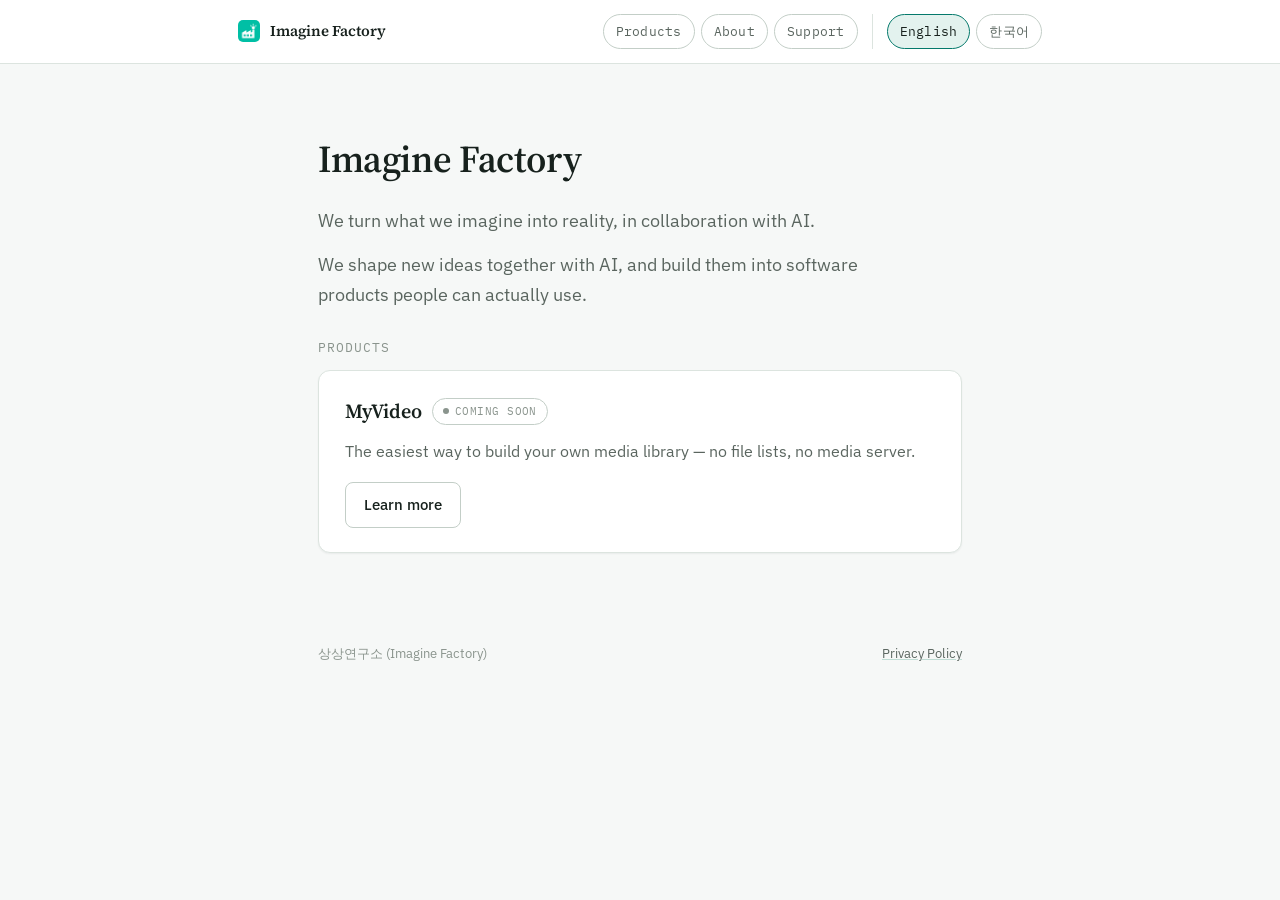
==== index.html @ 9c4ce355 "Home에서 About 섹션 제거 — 히어로와 반복돼서 한 줄로 줄여도 히어로("상상한 것을 AI와의 협업으로 현실로 만듭니다")와 About 섹션("생각에서 시작해, 제품으로 완" ====
<!doctype html>
<html lang="ko">
<head>
<meta charset="utf-8">
<title>Imagine Factory</title>
<meta name="viewport" content="width=device-width, initial-scale=1">
<meta name="description" content="Imagine Factory — 상상한 것을 AI와의 협업으로 현실로 만듭니다. We turn what we imagine into reality, in collaboration with AI.">
<link rel="canonical" href="https://www.imaginefactory.kr/">
<link rel="icon" type="image/png" href="/assets/favicon.png">
<link rel="apple-touch-icon" href="/assets/apple-touch-icon.png">
<meta property="og:type" content="website">
<meta property="og:site_name" content="Imagine Factory">
<meta property="og:title" content="Imagine Factory">
<meta property="og:description" content="상상한 것을 AI와의 협업으로 현실로 만듭니다.">
<meta property="og:image" content="https://www.imaginefactory.kr/assets/og-image.png">
<meta property="og:url" content="https://www.imaginefactory.kr/">
<link rel="preconnect" href="https://fonts.googleapis.com">
<link rel="preconnect" href="https://fonts.gstatic.com" crossorigin>
<link href="https://fonts.googleapis.com/css2?family=Source+Serif+4:opsz,wght@8..60,500;8..60,600;8..60,700&family=IBM+Plex+Sans:wght@400;500;600&family=IBM+Plex+Mono:wght@400;500&display=swap" rel="stylesheet">
<link rel="stylesheet" href="/assets/site.css">
</head>
<body>

<div class="topbar">
  <div class="topbar-inner">
    <a class="brand" href="/">
      <span class="brand-mark" aria-hidden="true"><img src="/assets/favicon.png" alt="" width="22" height="22"></span>
      Imagine Factory
    </a>
    <div class="nav-wrap">
      <nav class="nav-links">
        <a href="/products/">Products</a>
        <a href="/about/">About</a>
        <a href="/support/">Support</a>
      </nav>
      <nav class="lang-links">
        <a href="#" data-lang="en">English</a>
        <a href="#" data-lang="ko">한국어</a>
      </nav>
    </div>
  </div>
</div>

<div class="lang-block" id="en">
  <div class="hero">
    <h1>Imagine Factory</h1>
    <p class="lede">We turn what we imagine into reality, in collaboration with AI.</p>
    <p class="lede">We shape new ideas together with AI, and build them into software products people can actually use.</p>
  </div>

  <main>
    <section>
      <p class="eyebrow">Products</p>
      <div class="product-card">
        <div class="product-card-head">
          <h3>MyVideo</h3>
          <span class="status-chip">Coming soon</span>
        </div>
        <p>The easiest way to build your own media library — no file lists, no media server.</p>
        <div class="cta-row">
          <a class="btn" href="/products/myvideo/">Learn more</a>
        </div>
      </div>
    </section>
  </main>
</div>

<div class="lang-block" id="ko" hidden>
  <div class="hero">
    <h1>상상연구소</h1>
    <p class="lede">상상한 것을 AI와의 협업으로 현실로 만듭니다.</p>
    <p class="lede">새로운 생각을 AI와 함께 구체화하고, 실제로 사용할 수 있는 소프트웨어 제품으로 완성합니다.</p>
  </div>

  <main>
    <section>
      <p class="eyebrow">Products</p>
      <div class="product-card">
        <div class="product-card-head">
          <h3>MyVideo</h3>
          <span class="status-chip">출시 준비 중</span>
        </div>
        <p>나만의 미디어 라이브러리를 가장 쉽게 만드는 동영상 플레이어. 파일 목록도, 미디어 서버도 없습니다.</p>
        <div class="cta-row">
          <a class="btn" href="/products/myvideo/">자세히 보기</a>
        </div>
      </div>
    </section>
  </main>
</div>

<footer>
  <span>상상연구소 (Imagine Factory)</span>
  <span><a href="/privacy/">Privacy Policy</a></span>
</footer>

<script src="/assets/site.js" defer></script>
</body>
</html>
---- assets/site.css ----
/* Imagine Factory — shared site styles. 회사 전체 페이지(Home/About/Products/Support/Privacy)와
   기존 제품 페이지(MyVideo)가 공통으로 쓰는 디자인 토큰·컴포넌트. 기존 index.html/privacy/index.html에
   인라인으로 있던 스타일을 이 파일로 옮기고, 회사 페이지에 필요한 것(.nav-wrap, .product-card 등)을
   더했다 — 페이지마다 같은 CSS를 반복해서 두던 걸 한 곳으로 모음(2026-09-12 홈페이지 개편). */

:root {
  --bg: #f6f8f7;
  --surface: #ffffff;
  --surface-raised: #ffffff;
  --text: #17211d;
  --text-muted: #5a655f;
  --text-faint: #8a948d;
  --border: #dce4df;
  --border-strong: #c3cec7;
  --accent: #04796b;
  --accent-strong: #045f54;
  --accent-soft: #e3f2ee;
  --accent-soft-border: #bfdcd4;
  --code-bg: #eef3f0;
  --shadow: rgba(23, 33, 29, 0.06);
  color-scheme: light;
}

@media (prefers-color-scheme: dark) {
  :root:not([data-theme="light"]) {
    --bg: #101613;
    --surface: #161f1b;
    --surface-raised: #1a241f;
    --text: #e8eee9;
    --text-muted: #9aa89f;
    --text-faint: #6d7c72;
    --border: #263029;
    --border-strong: #34413a;
    --accent: #4fd6c4;
    --accent-strong: #7ce3d4;
    --accent-soft: #17332e;
    --accent-soft-border: #24473f;
    --code-bg: #1d2822;
    --shadow: rgba(0, 0, 0, 0.35);
    color-scheme: dark;
  }
}

:root[data-theme="dark"] {
  --bg: #101613;
  --surface: #161f1b;
  --surface-raised: #1a241f;
  --text: #e8eee9;
  --text-muted: #9aa89f;
  --text-faint: #6d7c72;
  --border: #263029;
  --border-strong: #34413a;
  --accent: #4fd6c4;
  --accent-strong: #7ce3d4;
  --accent-soft: #17332e;
  --accent-soft-border: #24473f;
  --code-bg: #1d2822;
  --shadow: rgba(0, 0, 0, 0.35);
  color-scheme: dark;
}

* { box-sizing: border-box; }

body {
  margin: 0;
  background: var(--bg);
  color: var(--text);
  font-family: "IBM Plex Sans", system-ui, -apple-system, "Segoe UI", sans-serif;
  font-size: 16px;
  line-height: 1.65;
  -webkit-font-smoothing: antialiased;
}

h1, h2, h3 { font-family: "Source Serif 4", Georgia, "Noto Serif KR", serif; font-weight: 600; text-wrap: balance; color: var(--text); }

code, .mono { font-family: "IBM Plex Mono", ui-monospace, "SFMono-Regular", Menlo, monospace; }

a { color: var(--accent-strong); text-decoration: underline; text-decoration-color: var(--accent-soft-border); text-decoration-thickness: 1px; }
a:hover { color: var(--accent); }
a:focus-visible, button:focus-visible { outline: 2px solid var(--accent); outline-offset: 2px; border-radius: 3px; }

/* ---------- top bar ---------- */
.topbar { position: sticky; top: 0; z-index: 10; background: color-mix(in srgb, var(--surface) 92%, transparent); backdrop-filter: blur(8px); border-bottom: 1px solid var(--border); }
.topbar-inner { max-width: 860px; margin: 0 auto; padding: 14px 28px; display: flex; align-items: center; gap: 16px; flex-wrap: wrap; }
.brand { display: flex; align-items: center; gap: 10px; font-family: "Source Serif 4", serif; font-weight: 600; font-size: 15px; color: var(--text); text-decoration: none; flex-shrink: 0; }
.brand-mark { width: 22px; height: 22px; border-radius: 5px; overflow: hidden; flex-shrink: 0; display: block; }
.brand-mark img { width: 100%; height: 100%; display: block; }

/* 페이지 내비(Products/About/Support)와 언어 전환(English/한국어)을 한 줄에 두되,
   언어 전환은 오른쪽 끝으로 민다 — 둘을 구분 없이 나열하면 "페이지 이동"과 "같은 페이지
   안에서 언어만 바꾸기"가 구별이 안 된다. */
.nav-wrap { display: flex; align-items: center; gap: 14px; flex: 1; justify-content: flex-end; flex-wrap: wrap; }
.nav-links, .lang-links { display: flex; gap: 6px; font-family: "IBM Plex Mono", monospace; font-size: 12.5px; }
.lang-links { padding-left: 14px; border-left: 1px solid var(--border); }
.nav-links a, .lang-links a { text-decoration: none; padding: 6px 12px; border-radius: 999px; border: 1px solid var(--border-strong); color: var(--text-muted); letter-spacing: 0.02em; }
.nav-links a:hover, .lang-links a:hover { border-color: var(--accent); color: var(--accent-strong); background: var(--accent-soft); }
.nav-links a.current { color: var(--text); border-color: var(--accent); background: var(--accent-soft); pointer-events: none; }
/* 언어 링크는 페이지 이동이 아니라 같은 페이지 안에서 토글이라 pointer-events는 안 끈다 —
   지금 언어를 다시 눌러도(이미 선택돼 있어도) 자연스럽게 아무 일도 안 일어나면 된다. */
.lang-links a.current { color: var(--text); border-color: var(--accent); background: var(--accent-soft); }

/* ---------- hero ---------- */
.hero { max-width: 700px; margin: 0 auto; padding: 64px 28px 8px; }
.eyebrow { font-family: "IBM Plex Mono", monospace; font-size: 12.5px; letter-spacing: 0.08em; text-transform: uppercase; color: var(--text-faint); margin: 0 0 12px; display: flex; align-items: center; gap: 8px; }
.status-chip { display: inline-flex; align-items: center; gap: 6px; font-family: "IBM Plex Mono", monospace; font-size: 11px; letter-spacing: 0.04em; text-transform: uppercase; color: var(--text-faint); border: 1px solid var(--border-strong); border-radius: 999px; padding: 3px 10px; }
.status-chip::before { content: ""; width: 6px; height: 6px; border-radius: 50%; background: var(--text-faint); }
.hero h1 { font-size: 38px; margin: 0 0 16px; letter-spacing: -0.01em; }
.hero .lede { font-size: 18px; color: var(--text-muted); max-width: 50ch; margin: 0 0 14px; }
.hero .lede:last-child { margin-bottom: 0; }

/* ---------- layout ---------- */
main { max-width: 700px; margin: 0 auto; padding: 20px 28px 90px; }
main.doc-main { padding-top: 56px; }
section + section { margin-top: 52px; padding-top: 44px; border-top: 1px solid var(--border); }
h2 { font-size: 21px; margin: 0 0 20px; letter-spacing: -0.005em; }
section.lang-block > h2:first-of-type { margin-top: 0; }
h3 { font-family: "IBM Plex Sans", sans-serif; font-weight: 600; font-size: 16px; margin: 0 0 6px; }
p { margin: 0 0 16px; color: var(--text); }
p:last-child { margin-bottom: 0; }
ul { margin: 0 0 16px; padding-left: 22px; }
li { margin-bottom: 10px; }
li:last-child { margin-bottom: 0; }
strong { font-weight: 600; }

.doc-header { margin-bottom: 40px; }
.doc-header h1 { font-size: 34px; margin: 0 0 8px; letter-spacing: -0.01em; }
.doc-header .updated { color: var(--text-muted); font-size: 14.5px; margin: 0; }

/* ---------- feature / product cards ---------- */
.feature-grid { display: grid; grid-template-columns: 1fr 1fr; gap: 16px; }
.feature-card { background: var(--surface); border: 1px solid var(--border); border-radius: 12px; padding: 20px 22px; box-shadow: 0 1px 2px var(--shadow); }
.feature-num { font-family: "IBM Plex Mono", monospace; font-size: 12px; color: var(--accent-strong); margin: 0 0 8px; }
.feature-card p { font-size: 14.5px; color: var(--text-muted); margin: 0; }

.product-card { display: flex; flex-direction: column; gap: 10px; background: var(--surface); border: 1px solid var(--border); border-radius: 12px; padding: 24px 26px; box-shadow: 0 1px 2px var(--shadow); }
.product-card + .product-card { margin-top: 14px; }
.product-card-head { display: flex; align-items: center; gap: 10px; flex-wrap: wrap; }
.product-card h3 { font-family: "Source Serif 4", serif; font-size: 20px; margin: 0; }
.product-card p { color: var(--text-muted); margin: 0; }

.in-player ul { margin: 0; padding: 0; list-style: none; display: flex; flex-direction: column; gap: 14px; }
.in-player li { display: flex; gap: 12px; align-items: flex-start; font-size: 15px; }
.in-player li::before { content: ""; width: 6px; height: 6px; margin-top: 9px; border-radius: 50%; background: var(--accent); flex-shrink: 0; }

.cta-row { display: flex; gap: 10px; flex-wrap: wrap; margin-top: 8px; }
.btn { display: inline-flex; align-items: center; gap: 8px; padding: 10px 18px; border-radius: 8px; font-size: 14.5px; font-weight: 500; text-decoration: none; border: 1px solid var(--border-strong); color: var(--text); }
.btn:hover { border-color: var(--accent); color: var(--accent-strong); background: var(--accent-soft); }

/* ---------- contact ---------- */
dl.contact-list { display: flex; flex-direction: column; gap: 10px; margin: 0 0 20px; }
.contact-line { display: flex; align-items: baseline; gap: 10px; font-size: 15px; }
.contact-line dt { font-family: "IBM Plex Mono", monospace; font-size: 12px; text-transform: uppercase; letter-spacing: 0.04em; color: var(--text-faint); width: 88px; flex-shrink: 0; }
.contact-line dd { margin: 0; }

/* ---------- privacy doc extras ---------- */
.callout { background: var(--accent-soft); border: 1px solid var(--accent-soft-border); border-left: 3px solid var(--accent); border-radius: 8px; padding: 18px 20px; margin: 0 0 28px; font-size: 15px; }
.callout p:last-child { margin-bottom: 0; }
.callout strong { color: var(--accent-strong); }
.table-scroll { overflow-x: auto; margin: 0 0 20px; border: 1px solid var(--border); border-radius: 8px; }
table { width: 100%; border-collapse: collapse; font-size: 14.5px; min-width: 480px; }
th, td { text-align: left; padding: 11px 16px; border-bottom: 1px solid var(--border); vertical-align: top; }
thead th { font-family: "IBM Plex Mono", monospace; font-size: 11.5px; letter-spacing: 0.06em; text-transform: uppercase; color: var(--text-faint); background: var(--surface-raised); font-weight: 500; }
tbody tr:last-child td { border-bottom: none; }
td.perm { font-family: "IBM Plex Mono", monospace; font-size: 13px; color: var(--accent-strong); white-space: nowrap; }
td.why { color: var(--text-muted); }
.change-note { background: var(--surface-raised); border: 1px solid var(--border); border-radius: 8px; padding: 16px 20px; font-size: 14px; color: var(--text-muted); margin-top: 40px; }
.change-note strong { color: var(--text); }

footer { max-width: 700px; margin: 0 auto; padding: 0 28px 60px; color: var(--text-faint); font-size: 13px; display: flex; justify-content: space-between; gap: 12px; flex-wrap: wrap; }
footer a { color: var(--text-muted); }

@media (max-width: 560px) {
  .hero { padding: 44px 18px 6px; }
  .hero h1 { font-size: 27px; }
  main { padding: 16px 18px 70px; }
  main.doc-main { padding-top: 40px; }
  .topbar-inner { padding: 12px 18px; }
  .nav-wrap { justify-content: flex-start; gap: 10px 14px; }
  h2 { font-size: 18px; }
  .doc-header h1 { font-size: 27px; }
  .feature-grid { grid-template-columns: 1fr; }
}
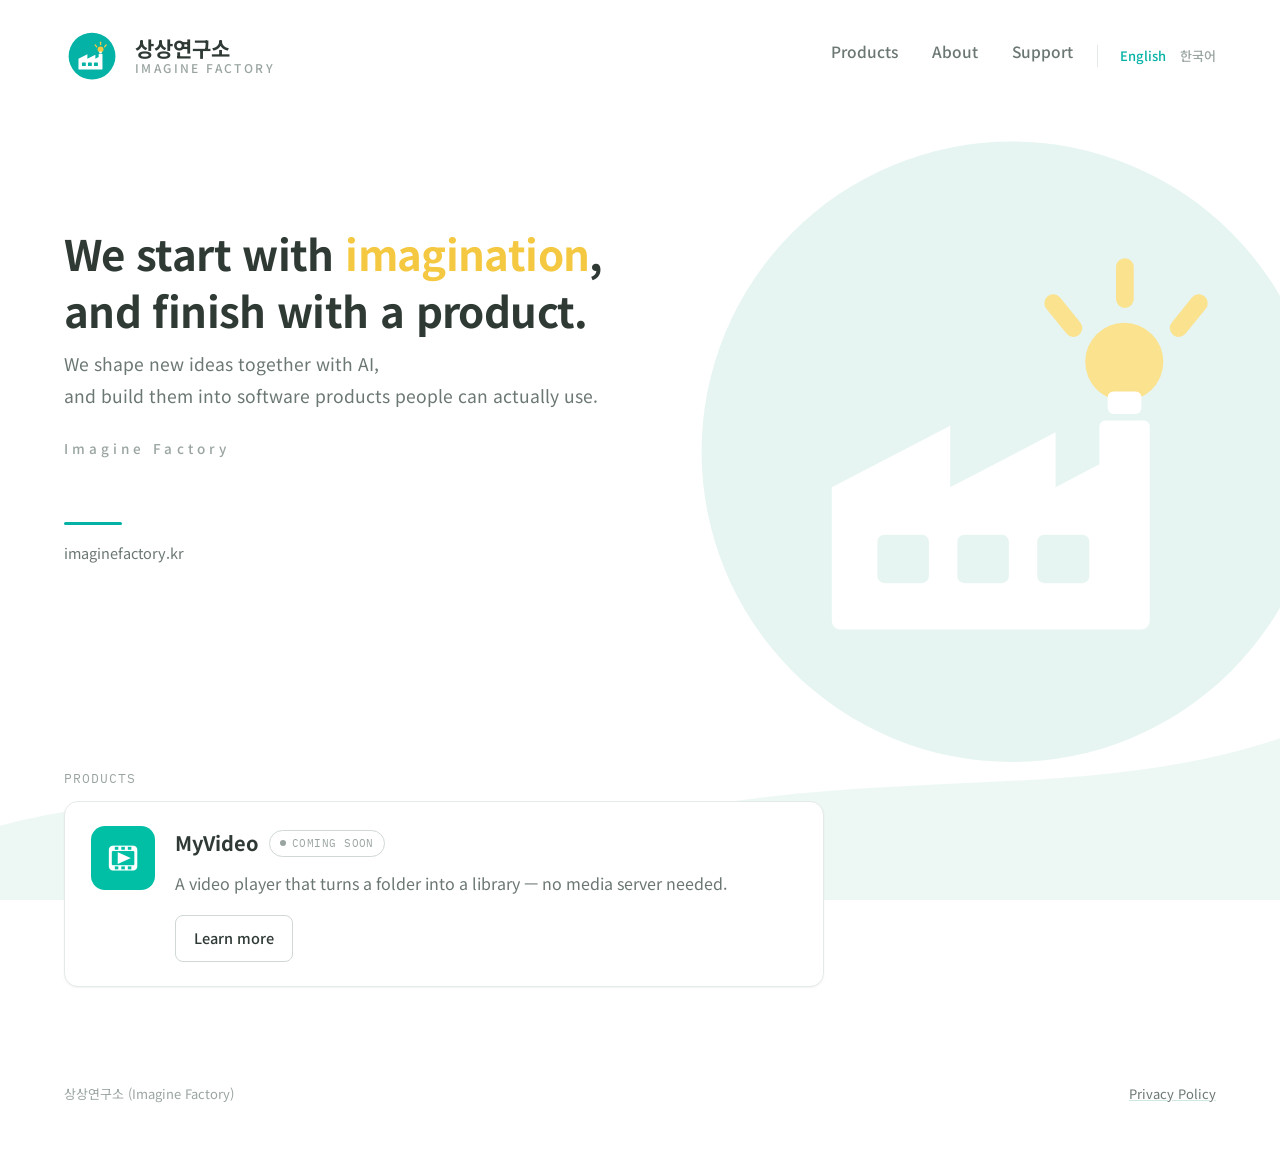
==== commit feffc6e2: "디자인 시안대로 홈페이지 전면 개편 사용자가 준 시안을 기준으로 좁은 문서형 칼럼을 와이드 레이아웃으로 바꾸고, 공장·전구 일러스트를 홈 히어로 안의 작은 그림이 아니라 모든 페이" ====
--- a/index.html
+++ b/index.html
@@ -16,16 +16,58 @@
 <meta property="og:url" content="https://www.imaginefactory.kr/">
 <link rel="preconnect" href="https://fonts.googleapis.com">
 <link rel="preconnect" href="https://fonts.gstatic.com" crossorigin>
-<link href="https://fonts.googleapis.com/css2?family=Source+Serif+4:opsz,wght@8..60,500;8..60,600;8..60,700&family=IBM+Plex+Sans:wght@400;500;600&family=IBM+Plex+Mono:wght@400;500&display=swap" rel="stylesheet">
-<link rel="stylesheet" href="/assets/site.css">
+<link href="https://fonts.googleapis.com/css2?family=Noto+Sans+KR:wght@400;500;700&family=IBM+Plex+Mono:wght@400;500&display=swap" rel="stylesheet">
+<link rel="stylesheet" href="/assets/site.css?v=3">
 </head>
 <body>
+
+<div class="site-bg" aria-hidden="true">
+  <div class="site-bg-wave">
+    <svg viewBox="0 0 1440 240" preserveAspectRatio="none" xmlns="http://www.w3.org/2000/svg">
+      <path d="M0,150 C250,74 500,186 760,132 C1010,80 1230,120 1440,44 L1440,240 L0,240 Z" fill="var(--accent-soft)" opacity="0.7" />
+    </svg>
+  </div>
+  <div class="site-bg-art">
+      <svg viewBox="0 0 1254 1254" xmlns="http://www.w3.org/2000/svg">
+        <circle cx="628" cy="630" r="524" fill="var(--accent-soft)" />
+        <g fill="var(--warm-soft)">
+          <rect x="804" y="303" width="30" height="84" rx="15" />
+          <rect x="700" y="358" width="30" height="84" rx="15" transform="rotate(-39 715 400)" />
+          <rect x="912" y="358" width="30" height="84" rx="15" transform="rotate(39 927 400)" />
+          <circle cx="818" cy="478" r="66" />
+        </g>
+        <rect x="790" y="528" width="57" height="38" rx="10" fill="#ffffff" />
+        <path d="M324,916 V690 L524,586 V690 L702,597 V690 L776,651 V587 A10,10 0 0 1 786,577 H851 A10,10 0 0 1 861,587 V916 A14,14 0 0 1 847,930 H338 A14,14 0 0 1 324,916 Z" fill="#ffffff" />
+        <rect x="401" y="770" width="87" height="82" rx="12" fill="var(--accent-soft)" />
+        <rect x="536" y="770" width="87" height="82" rx="12" fill="var(--accent-soft)" />
+        <rect x="671" y="770" width="88" height="82" rx="12" fill="var(--accent-soft)" />
+      </svg>
+  </div>
+</div>
 
 <div class="topbar">
   <div class="topbar-inner">
     <a class="brand" href="/">
-      <span class="brand-mark" aria-hidden="true"><img src="/assets/favicon.png" alt="" width="22" height="22"></span>
-      Imagine Factory
+      <span class="brand-mark" aria-hidden="true">
+        <svg viewBox="0 0 1254 1254" xmlns="http://www.w3.org/2000/svg">
+          <circle cx="628" cy="630" r="524" fill="var(--brand)" />
+          <g fill="var(--warm)">
+            <rect x="804" y="303" width="30" height="84" rx="15" />
+            <rect x="700" y="358" width="30" height="84" rx="15" transform="rotate(-39 715 400)" />
+            <rect x="912" y="358" width="30" height="84" rx="15" transform="rotate(39 927 400)" />
+            <circle cx="818" cy="478" r="66" />
+          </g>
+          <rect x="790" y="528" width="57" height="38" rx="10" fill="#ffffff" />
+          <path d="M324,916 V690 L524,586 V690 L702,597 V690 L776,651 V587 A10,10 0 0 1 786,577 H851 A10,10 0 0 1 861,587 V916 A14,14 0 0 1 847,930 H338 A14,14 0 0 1 324,916 Z" fill="#ffffff" />
+          <rect x="401" y="770" width="87" height="82" rx="12" fill="var(--brand)" />
+          <rect x="536" y="770" width="87" height="82" rx="12" fill="var(--brand)" />
+          <rect x="671" y="770" width="88" height="82" rx="12" fill="var(--brand)" />
+        </svg>
+      </span>
+      <span class="brand-text">
+        <span class="brand-name">상상연구소</span>
+        <span class="brand-sub">IMAGINE FACTORY</span>
+      </span>
     </a>
     <div class="nav-wrap">
       <nav class="nav-links">
@@ -42,23 +84,30 @@
 </div>
 
 <div class="lang-block" id="en">
-  <div class="hero">
-    <h1>Imagine Factory</h1>
-    <p class="lede">We turn what we imagine into reality, in collaboration with AI.</p>
-    <p class="lede">We shape new ideas together with AI, and build them into software products people can actually use.</p>
+  <div class="hero home-hero">
+    <div class="hero-copy">
+      <h1 class="hero-title">We start with <span class="accent-word">imagination</span>,<br>and finish with a product.</h1>
+      <p class="lede">We shape new ideas together with AI,<br>and build them into software products people can actually use.</p>
+      <p class="hero-brandline">Imagine Factory</p>
+      <hr class="hero-rule">
+      <p class="hero-domain">imaginefactory.kr</p>
+    </div>
   </div>
 
   <main>
     <section>
       <p class="eyebrow">Products</p>
       <div class="product-card">
-        <div class="product-card-head">
-          <h3>MyVideo</h3>
-          <span class="status-chip">Coming soon</span>
-        </div>
-        <p>The easiest way to build your own media library — no file lists, no media server.</p>
-        <div class="cta-row">
-          <a class="btn" href="/products/myvideo/">Learn more</a>
+        <img class="product-icon" src="/assets/myvideo-icon.png" alt="" width="64" height="64">
+        <div class="product-card-body">
+          <div class="product-card-head">
+            <h3>MyVideo</h3>
+            <span class="status-chip">Coming soon</span>
+          </div>
+          <p>A video player that turns a folder into a library — no media server needed.</p>
+          <div class="cta-row">
+            <a class="btn" href="/products/myvideo/">Learn more</a>
+          </div>
         </div>
       </div>
     </section>
@@ -66,23 +115,30 @@
 </div>
 
 <div class="lang-block" id="ko" hidden>
-  <div class="hero">
-    <h1>상상연구소</h1>
-    <p class="lede">상상한 것을 AI와의 협업으로 현실로 만듭니다.</p>
-    <p class="lede">새로운 생각을 AI와 함께 구체화하고, 실제로 사용할 수 있는 소프트웨어 제품으로 완성합니다.</p>
+  <div class="hero home-hero">
+    <div class="hero-copy">
+      <h1 class="hero-title"><span class="accent-word">상상</span>에서 시작해,<br>제품으로 완성합니다.</h1>
+      <p class="lede">AI와 함께 아이디어를 구체화하고,<br>실제로 사용할 수 있는 소프트웨어 제품으로 만듭니다.</p>
+      <p class="hero-brandline">Imagine Factory</p>
+      <hr class="hero-rule">
+      <p class="hero-domain">imaginefactory.kr</p>
+    </div>
   </div>
 
   <main>
     <section>
       <p class="eyebrow">Products</p>
       <div class="product-card">
-        <div class="product-card-head">
-          <h3>MyVideo</h3>
-          <span class="status-chip">출시 준비 중</span>
-        </div>
-        <p>나만의 미디어 라이브러리를 가장 쉽게 만드는 동영상 플레이어. 파일 목록도, 미디어 서버도 없습니다.</p>
-        <div class="cta-row">
-          <a class="btn" href="/products/myvideo/">자세히 보기</a>
+        <img class="product-icon" src="/assets/myvideo-icon.png" alt="" width="64" height="64">
+        <div class="product-card-body">
+          <div class="product-card-head">
+            <h3>MyVideo</h3>
+            <span class="status-chip">출시 준비 중</span>
+          </div>
+          <p>폴더를 고르면 라이브러리가 되는 동영상 플레이어. 미디어 서버는 필요 없습니다.</p>
+          <div class="cta-row">
+            <a class="btn" href="/products/myvideo/">자세히 보기</a>
+          </div>
         </div>
       </div>
     </section>
--- a/assets/site.css
+++ b/assets/site.css
@@ -1,62 +1,42 @@
-/* Imagine Factory — shared site styles. 회사 전체 페이지(Home/About/Products/Support/Privacy)와
-   기존 제품 페이지(MyVideo)가 공통으로 쓰는 디자인 토큰·컴포넌트. 기존 index.html/privacy/index.html에
-   인라인으로 있던 스타일을 이 파일로 옮기고, 회사 페이지에 필요한 것(.nav-wrap, .product-card 등)을
-   더했다 — 페이지마다 같은 CSS를 반복해서 두던 걸 한 곳으로 모음(2026-09-12 홈페이지 개편). */
+/* Imagine Factory — shared site styles.
+   2026-09-12 2차 개편: 사용자가 준 디자인 시안을 기준으로 전면 재작업했다.
+   - 좁은 700px 문서형 칼럼 → 와이드 레이아웃 + 왼쪽 정렬
+   - 공장·전구 일러스트를 홈 히어로 안의 작은 그림이 아니라 **모든 페이지 공통 배경**으로
+   - 세리프 제목 폰트 제거(시안은 전부 고딕)
+   - 다크 모드 제거(시안이 라이트 전용이고 사용자가 없애기로 결정)
+   미세 라벨(eyebrow/상태칩/표 헤더)만 기존 고정폭 폰트를 그대로 둔다 — 시안에 없는
+   우리 쪽 컴포넌트고, 이미 이 사이트의 표기 관례로 자리잡아 있어서 유지. */
 
 :root {
-  --bg: #f6f8f7;
+  --bg: #ffffff;
   --surface: #ffffff;
-  --surface-raised: #ffffff;
-  --text: #17211d;
-  --text-muted: #5a655f;
-  --text-faint: #8a948d;
-  --border: #dce4df;
-  --border-strong: #c3cec7;
+  --surface-raised: #fbfdfc;
+  --text: #2f3a35;
+  --text-muted: #6b7772;
+  --text-faint: #9aa5a0;
+  --border: #e4eae7;
+  --border-strong: #cfd8d4;
+
+  /* 브랜드 틸 — 로고 원, 현재 메뉴 밑줄, 히어로 구분선처럼 "그래픽"에 쓰는 밝은 톤.
+     본문 링크에는 --accent-strong(어두운 톤)을 쓴다. 밝은 톤은 흰 배경에서 대비가
+     낮아 긴 글에는 안 맞기 때문. */
+  /* 로고 PNG(docs/상상연구소_로고/상상공장_no글자_청록.png)에서 그대로 뽑은 값 —
+     로고와 사이트 색이 어긋나지 않게 이 값을 기준으로 쓴다. */
+  --brand: #05b2a6;
+  --brand-deep: #07897f;
   --accent: #04796b;
   --accent-strong: #045f54;
-  --accent-soft: #e3f2ee;
-  --accent-soft-border: #bfdcd4;
-  --code-bg: #eef3f0;
+  --accent-soft: #e6f5f1;
+  --accent-soft-border: #cfe8e1;
+
+  /* 노랑 — 시안의 전구와 헤드라인 강조 단어 색. */
+  --warm: #f5c842;
+  --warm-soft: #fbe28f;
+  --warm-glow: #fdf3cf;
+
+  --code-bg: #f0f5f3;
   --shadow: rgba(23, 33, 29, 0.06);
   color-scheme: light;
-}
-
-@media (prefers-color-scheme: dark) {
-  :root:not([data-theme="light"]) {
-    --bg: #101613;
-    --surface: #161f1b;
-    --surface-raised: #1a241f;
-    --text: #e8eee9;
-    --text-muted: #9aa89f;
-    --text-faint: #6d7c72;
-    --border: #263029;
-    --border-strong: #34413a;
-    --accent: #4fd6c4;
-    --accent-strong: #7ce3d4;
-    --accent-soft: #17332e;
-    --accent-soft-border: #24473f;
-    --code-bg: #1d2822;
-    --shadow: rgba(0, 0, 0, 0.35);
-    color-scheme: dark;
-  }
-}
-
-:root[data-theme="dark"] {
-  --bg: #101613;
-  --surface: #161f1b;
-  --surface-raised: #1a241f;
-  --text: #e8eee9;
-  --text-muted: #9aa89f;
-  --text-faint: #6d7c72;
-  --border: #263029;
-  --border-strong: #34413a;
-  --accent: #4fd6c4;
-  --accent-strong: #7ce3d4;
-  --accent-soft: #17332e;
-  --accent-soft-border: #24473f;
-  --code-bg: #1d2822;
-  --shadow: rgba(0, 0, 0, 0.35);
-  color-scheme: dark;
 }
 
 * { box-sizing: border-box; }
@@ -65,56 +45,96 @@
   margin: 0;
   background: var(--bg);
   color: var(--text);
-  font-family: "IBM Plex Sans", system-ui, -apple-system, "Segoe UI", sans-serif;
+  font-family: "Noto Sans KR", system-ui, -apple-system, "Segoe UI", sans-serif;
   font-size: 16px;
-  line-height: 1.65;
+  line-height: 1.7;
   -webkit-font-smoothing: antialiased;
 }
 
-h1, h2, h3 { font-family: "Source Serif 4", Georgia, "Noto Serif KR", serif; font-weight: 600; text-wrap: balance; color: var(--text); }
-
+h1, h2, h3 { font-family: inherit; font-weight: 700; text-wrap: balance; color: var(--text); }
 code, .mono { font-family: "IBM Plex Mono", ui-monospace, "SFMono-Regular", Menlo, monospace; }
 
 a { color: var(--accent-strong); text-decoration: underline; text-decoration-color: var(--accent-soft-border); text-decoration-thickness: 1px; }
 a:hover { color: var(--accent); }
-a:focus-visible, button:focus-visible { outline: 2px solid var(--accent); outline-offset: 2px; border-radius: 3px; }
-
-/* ---------- top bar ---------- */
-.topbar { position: sticky; top: 0; z-index: 10; background: color-mix(in srgb, var(--surface) 92%, transparent); backdrop-filter: blur(8px); border-bottom: 1px solid var(--border); }
-.topbar-inner { max-width: 860px; margin: 0 auto; padding: 14px 28px; display: flex; align-items: center; gap: 16px; flex-wrap: wrap; }
-.brand { display: flex; align-items: center; gap: 10px; font-family: "Source Serif 4", serif; font-weight: 600; font-size: 15px; color: var(--text); text-decoration: none; flex-shrink: 0; }
-.brand-mark { width: 22px; height: 22px; border-radius: 5px; overflow: hidden; flex-shrink: 0; display: block; }
-.brand-mark img { width: 100%; height: 100%; display: block; }
-
-/* 페이지 내비(Products/About/Support)와 언어 전환(English/한국어)을 한 줄에 두되,
-   언어 전환은 오른쪽 끝으로 민다 — 둘을 구분 없이 나열하면 "페이지 이동"과 "같은 페이지
-   안에서 언어만 바꾸기"가 구별이 안 된다. */
-.nav-wrap { display: flex; align-items: center; gap: 14px; flex: 1; justify-content: flex-end; flex-wrap: wrap; }
-.nav-links, .lang-links { display: flex; gap: 6px; font-family: "IBM Plex Mono", monospace; font-size: 12.5px; }
-.lang-links { padding-left: 14px; border-left: 1px solid var(--border); }
-.nav-links a, .lang-links a { text-decoration: none; padding: 6px 12px; border-radius: 999px; border: 1px solid var(--border-strong); color: var(--text-muted); letter-spacing: 0.02em; }
-.nav-links a:hover, .lang-links a:hover { border-color: var(--accent); color: var(--accent-strong); background: var(--accent-soft); }
-.nav-links a.current { color: var(--text); border-color: var(--accent); background: var(--accent-soft); pointer-events: none; }
-/* 언어 링크는 페이지 이동이 아니라 같은 페이지 안에서 토글이라 pointer-events는 안 끈다 —
-   지금 언어를 다시 눌러도(이미 선택돼 있어도) 자연스럽게 아무 일도 안 일어나면 된다. */
-.lang-links a.current { color: var(--text); border-color: var(--accent); background: var(--accent-soft); }
-
-/* ---------- hero ---------- */
-.hero { max-width: 700px; margin: 0 auto; padding: 64px 28px 8px; }
-.eyebrow { font-family: "IBM Plex Mono", monospace; font-size: 12.5px; letter-spacing: 0.08em; text-transform: uppercase; color: var(--text-faint); margin: 0 0 12px; display: flex; align-items: center; gap: 8px; }
-.status-chip { display: inline-flex; align-items: center; gap: 6px; font-family: "IBM Plex Mono", monospace; font-size: 11px; letter-spacing: 0.04em; text-transform: uppercase; color: var(--text-faint); border: 1px solid var(--border-strong); border-radius: 999px; padding: 3px 10px; }
-.status-chip::before { content: ""; width: 6px; height: 6px; border-radius: 50%; background: var(--text-faint); }
-.hero h1 { font-size: 38px; margin: 0 0 16px; letter-spacing: -0.01em; }
-.hero .lede { font-size: 18px; color: var(--text-muted); max-width: 50ch; margin: 0 0 14px; }
-.hero .lede:last-child { margin-bottom: 0; }
-
-/* ---------- layout ---------- */
-main { max-width: 700px; margin: 0 auto; padding: 20px 28px 90px; }
-main.doc-main { padding-top: 56px; }
+a:focus-visible, button:focus-visible { outline: 2px solid var(--brand); outline-offset: 3px; border-radius: 3px; }
+
+/* ---------- 공통 배경 일러스트 ----------
+   화면에 고정해서 모든 페이지 뒤에 깔린다. 오른쪽 가장자리 밖으로 원이 걸쳐 나가고,
+   아래쪽에는 옅은 곡선이 깔리는 시안 구성 그대로. 클릭을 먹지 않게 pointer-events를 끈다. */
+.site-bg { position: fixed; inset: 0; z-index: 0; overflow: hidden; pointer-events: none; }
+/* 시안처럼 원이 화면 세로 가운데에 오고 오른쪽 가장자리 밖으로 걸쳐 나간다.
+   (한때 아래 기준으로 붙였더니 시안보다 한참 내려가 보여서 되돌림.) 크기는 전구와
+   빛줄기가 상단 메뉴에 닿지 않는 선에서 맞췄다. */
+.site-bg-art { position: absolute; top: 50%; right: -8vw; transform: translateY(-50%); width: min(880px, 58vw); }
+.site-bg-art svg { display: block; width: 100%; height: auto; }
+/* 홈은 일러스트가 주인공이지만, 글이 긴 페이지(개인정보처리방침 등)는 본문이 일러스트
+   위로 지나가서 읽기 불편해진다 — 배경으로만 남게 농도를 낮춘다. */
+body.page .site-bg-art { opacity: 0.4; }
+body.page .site-bg-wave { opacity: 0.7; }
+.site-bg-wave { position: absolute; left: 0; right: 0; bottom: 0; }
+.site-bg-wave svg { display: block; width: 100%; height: clamp(110px, 22vh, 260px); }
+
+/* 배경 레이어를 제외한 모든 최상위 요소를 그 위로 올린다. */
+body > .topbar, body > .hero, body > main, body > footer, body > .lang-block { position: relative; z-index: 1; }
+
+/* ---------- 레이아웃 셸 ---------- */
+.topbar-inner, .hero, main, footer {
+  max-width: 1280px;
+  margin-left: auto;
+  margin-right: auto;
+  padding-left: clamp(20px, 5vw, 96px);
+  padding-right: clamp(20px, 5vw, 96px);
+}
+
+/* ---------- 상단 바 ----------
+   시안대로 테두리·배경 없이 페이지 위에 그대로 얹는다(예전의 sticky + 블러 + 알약
+   버튼 스타일은 전부 걷어냄). */
+.topbar { padding: 28px 0 6px; }
+.topbar-inner { display: flex; align-items: center; justify-content: space-between; gap: 20px 28px; flex-wrap: wrap; }
+
+.brand { display: flex; align-items: center; gap: 15px; text-decoration: none; }
+.brand-mark { width: 56px; height: 56px; flex-shrink: 0; display: block; }
+.brand-mark svg { display: block; width: 100%; height: 100%; }
+.brand-text { display: flex; flex-direction: column; line-height: 1.2; }
+.brand-name { font-size: 21px; font-weight: 700; color: var(--text); }
+.brand-sub { font-size: 12px; font-weight: 500; letter-spacing: 0.2em; color: var(--text-faint); }
+
+.nav-wrap { display: flex; align-items: center; gap: 10px 24px; flex-wrap: wrap; }
+.nav-links { display: flex; gap: 34px; }
+.nav-links a { position: relative; text-decoration: none; font-size: 15.5px; font-weight: 500; color: var(--text-muted); padding-bottom: 9px; }
+.nav-links a:hover { color: var(--brand-deep); }
+.nav-links a.current { color: var(--brand); pointer-events: none; }
+.nav-links a.current::after { content: ""; position: absolute; left: 0; right: 0; bottom: 0; height: 3px; border-radius: 2px; background: var(--brand); }
+
+.lang-links { display: flex; gap: 14px; padding-left: 22px; border-left: 1px solid var(--border); }
+.lang-links a { text-decoration: none; font-size: 13px; font-weight: 500; color: var(--text-faint); }
+.lang-links a:hover { color: var(--brand-deep); }
+.lang-links a.current { color: var(--brand); }
+
+/* ---------- 히어로 ----------
+   .hero는 모든 페이지가 쓰는 제목 영역이고, 홈만 시안의 전체 화면 구성을 위해
+   .home-hero를 덧붙인다 — 안 나누면 products/support 같은 페이지의 짧은 제목까지
+   화면 한 장 높이로 늘어난다. */
+.hero { padding-top: 52px; padding-bottom: 4px; }
+.hero h1 { font-size: clamp(28px, 3.4vw, 42px); margin: 0 0 10px; letter-spacing: -0.015em; }
+.home-hero { display: flex; align-items: center; min-height: calc(100vh - 240px); padding-top: 30px; padding-bottom: 80px; }
+.hero-copy { max-width: 640px; }
+.hero-title { font-size: clamp(27px, 4.5vw, 58px); line-height: 1.36; letter-spacing: -0.02em; margin: 0 0 34px; }
+.accent-word { color: var(--warm); }
+.hero .lede { font-size: 17.5px; color: var(--text-muted); line-height: 1.8; margin: 0; max-width: 54ch; }
+.hero-brandline { margin: 26px 0 0; font-size: 13.5px; font-weight: 500; letter-spacing: 0.3em; color: var(--text-faint); }
+.hero-rule { width: 58px; height: 3px; border: 0; border-radius: 2px; background: var(--brand); margin: 62px 0 16px; }
+.hero-domain { margin: 0; font-size: 14.5px; color: var(--text-muted); }
+
+/* ---------- 본문 ---------- */
+main { padding-top: 18px; padding-bottom: 96px; }
+main.doc-main { padding-top: 54px; }
+/* 셸은 넓지만 글줄은 읽기 좋은 길이로 묶고, 시안처럼 왼쪽 정렬을 유지한다. */
+main section, main .doc-header, main > p { max-width: 760px; }
 section + section { margin-top: 52px; padding-top: 44px; border-top: 1px solid var(--border); }
 h2 { font-size: 21px; margin: 0 0 20px; letter-spacing: -0.005em; }
 section.lang-block > h2:first-of-type { margin-top: 0; }
-h3 { font-family: "IBM Plex Sans", sans-serif; font-weight: 600; font-size: 16px; margin: 0 0 6px; }
+h3 { font-size: 16px; margin: 0 0 6px; }
 p { margin: 0 0 16px; color: var(--text); }
 p:last-child { margin-bottom: 0; }
 ul { margin: 0 0 16px; padding-left: 22px; }
@@ -122,61 +142,80 @@
 li:last-child { margin-bottom: 0; }
 strong { font-weight: 600; }
 
+.eyebrow { font-family: "IBM Plex Mono", monospace; font-size: 12.5px; letter-spacing: 0.08em; text-transform: uppercase; color: var(--text-faint); margin: 0 0 12px; display: flex; align-items: center; gap: 8px; }
+.status-chip { display: inline-flex; align-items: center; gap: 6px; font-family: "IBM Plex Mono", monospace; font-size: 11px; letter-spacing: 0.04em; text-transform: uppercase; color: var(--text-faint); border: 1px solid var(--border-strong); border-radius: 999px; padding: 3px 10px; }
+.status-chip::before { content: ""; width: 6px; height: 6px; border-radius: 50%; background: var(--text-faint); }
+
 .doc-header { margin-bottom: 40px; }
-.doc-header h1 { font-size: 34px; margin: 0 0 8px; letter-spacing: -0.01em; }
+.doc-header h1 { font-size: clamp(27px, 3.2vw, 38px); margin: 0 0 8px; letter-spacing: -0.015em; }
 .doc-header .updated { color: var(--text-muted); font-size: 14.5px; margin: 0; }
 
-/* ---------- feature / product cards ---------- */
+/* ---------- 카드 ---------- */
 .feature-grid { display: grid; grid-template-columns: 1fr 1fr; gap: 16px; }
-.feature-card { background: var(--surface); border: 1px solid var(--border); border-radius: 12px; padding: 20px 22px; box-shadow: 0 1px 2px var(--shadow); }
+.feature-card { background: var(--surface); border: 1px solid var(--border); border-radius: 14px; padding: 20px 22px; box-shadow: 0 1px 2px var(--shadow); }
 .feature-num { font-family: "IBM Plex Mono", monospace; font-size: 12px; color: var(--accent-strong); margin: 0 0 8px; }
 .feature-card p { font-size: 14.5px; color: var(--text-muted); margin: 0; }
 
-.product-card { display: flex; flex-direction: column; gap: 10px; background: var(--surface); border: 1px solid var(--border); border-radius: 12px; padding: 24px 26px; box-shadow: 0 1px 2px var(--shadow); }
+/* 카드는 [앱 아이콘 | 본문] 두 칸이고, 본문 안에서만 세로로 쌓인다. */
+.product-card { display: flex; gap: 20px; align-items: flex-start; background: var(--surface); border: 1px solid var(--border); border-radius: 14px; padding: 24px 26px; box-shadow: 0 1px 2px var(--shadow); }
+.product-card-body { display: flex; flex-direction: column; gap: 10px; min-width: 0; }
+.product-icon { display: block; width: 64px; height: 64px; border-radius: 14px; flex-shrink: 0; }
+.product-icon-lg { width: 88px; height: 88px; border-radius: 20px; }
+.product-title { display: flex; align-items: center; gap: 18px; margin: 0 0 10px; }
+.product-title h1 { margin: 0; }
 .product-card + .product-card { margin-top: 14px; }
 .product-card-head { display: flex; align-items: center; gap: 10px; flex-wrap: wrap; }
-.product-card h3 { font-family: "Source Serif 4", serif; font-size: 20px; margin: 0; }
+.product-card h3 { font-size: 20px; margin: 0; }
 .product-card p { color: var(--text-muted); margin: 0; }
 
 .in-player ul { margin: 0; padding: 0; list-style: none; display: flex; flex-direction: column; gap: 14px; }
 .in-player li { display: flex; gap: 12px; align-items: flex-start; font-size: 15px; }
-.in-player li::before { content: ""; width: 6px; height: 6px; margin-top: 9px; border-radius: 50%; background: var(--accent); flex-shrink: 0; }
+.in-player li::before { content: ""; width: 6px; height: 6px; margin-top: 11px; border-radius: 50%; background: var(--brand); flex-shrink: 0; }
 
 .cta-row { display: flex; gap: 10px; flex-wrap: wrap; margin-top: 8px; }
-.btn { display: inline-flex; align-items: center; gap: 8px; padding: 10px 18px; border-radius: 8px; font-size: 14.5px; font-weight: 500; text-decoration: none; border: 1px solid var(--border-strong); color: var(--text); }
-.btn:hover { border-color: var(--accent); color: var(--accent-strong); background: var(--accent-soft); }
-
-/* ---------- contact ---------- */
+.btn { display: inline-flex; align-items: center; gap: 8px; padding: 10px 18px; border-radius: 8px; font-size: 14.5px; font-weight: 500; text-decoration: none; border: 1px solid var(--border-strong); color: var(--text); background: var(--surface); }
+.btn:hover { border-color: var(--brand); color: var(--brand-deep); background: var(--accent-soft); }
+
+/* ---------- 문의 ---------- */
 dl.contact-list { display: flex; flex-direction: column; gap: 10px; margin: 0 0 20px; }
 .contact-line { display: flex; align-items: baseline; gap: 10px; font-size: 15px; }
 .contact-line dt { font-family: "IBM Plex Mono", monospace; font-size: 12px; text-transform: uppercase; letter-spacing: 0.04em; color: var(--text-faint); width: 88px; flex-shrink: 0; }
 .contact-line dd { margin: 0; }
 
-/* ---------- privacy doc extras ---------- */
-.callout { background: var(--accent-soft); border: 1px solid var(--accent-soft-border); border-left: 3px solid var(--accent); border-radius: 8px; padding: 18px 20px; margin: 0 0 28px; font-size: 15px; }
+/* ---------- 개인정보처리방침 문서 ---------- */
+.callout { background: var(--accent-soft); border: 1px solid var(--accent-soft-border); border-left: 3px solid var(--brand); border-radius: 10px; padding: 18px 20px; margin: 0 0 28px; font-size: 15px; }
 .callout p:last-child { margin-bottom: 0; }
 .callout strong { color: var(--accent-strong); }
-.table-scroll { overflow-x: auto; margin: 0 0 20px; border: 1px solid var(--border); border-radius: 8px; }
+.table-scroll { overflow-x: auto; margin: 0 0 20px; border: 1px solid var(--border); border-radius: 10px; background: var(--surface); }
 table { width: 100%; border-collapse: collapse; font-size: 14.5px; min-width: 480px; }
 th, td { text-align: left; padding: 11px 16px; border-bottom: 1px solid var(--border); vertical-align: top; }
 thead th { font-family: "IBM Plex Mono", monospace; font-size: 11.5px; letter-spacing: 0.06em; text-transform: uppercase; color: var(--text-faint); background: var(--surface-raised); font-weight: 500; }
 tbody tr:last-child td { border-bottom: none; }
 td.perm { font-family: "IBM Plex Mono", monospace; font-size: 13px; color: var(--accent-strong); white-space: nowrap; }
 td.why { color: var(--text-muted); }
-.change-note { background: var(--surface-raised); border: 1px solid var(--border); border-radius: 8px; padding: 16px 20px; font-size: 14px; color: var(--text-muted); margin-top: 40px; }
+.change-note { background: var(--surface-raised); border: 1px solid var(--border); border-radius: 10px; padding: 16px 20px; font-size: 14px; color: var(--text-muted); margin-top: 40px; max-width: 760px; }
 .change-note strong { color: var(--text); }
 
-footer { max-width: 700px; margin: 0 auto; padding: 0 28px 60px; color: var(--text-faint); font-size: 13px; display: flex; justify-content: space-between; gap: 12px; flex-wrap: wrap; }
+footer { padding-top: 0; padding-bottom: 56px; color: var(--text-faint); font-size: 13px; display: flex; justify-content: space-between; gap: 12px; flex-wrap: wrap; }
 footer a { color: var(--text-muted); }
 
-@media (max-width: 560px) {
-  .hero { padding: 44px 18px 6px; }
-  .hero h1 { font-size: 27px; }
-  main { padding: 16px 18px 70px; }
-  main.doc-main { padding-top: 40px; }
-  .topbar-inner { padding: 12px 18px; }
-  .nav-wrap { justify-content: flex-start; gap: 10px 14px; }
-  h2 { font-size: 18px; }
-  .doc-header h1 { font-size: 27px; }
+/* ---------- 반응형 ----------
+   좁은 화면에서는 배경 일러스트가 본문 뒤로 크게 깔려 글을 방해하므로, 오른쪽 위로
+   물리고 크기·농도를 줄인다. */
+@media (max-width: 900px) {
+  .site-bg-art { top: 96px; right: -22vw; transform: none; width: min(560px, 86vw); opacity: 0.45; }
+  .hero { min-height: 0; padding-top: 56px; padding-bottom: 64px; }
+  .hero-rule { margin-top: 46px; }
+}
+
+@media (max-width: 620px) {
+  body { font-size: 15.5px; }
+  .topbar { padding-top: 20px; }
+  .brand-mark { width: 46px; height: 46px; }
+  .brand-name { font-size: 18px; }
+  .nav-links { gap: 22px; }
+  .nav-links a { font-size: 14.5px; }
+  .hero-title { line-height: 1.4; margin-bottom: 26px; }
   .feature-grid { grid-template-columns: 1fr; }
-}
+  main { padding-bottom: 72px; }
+}
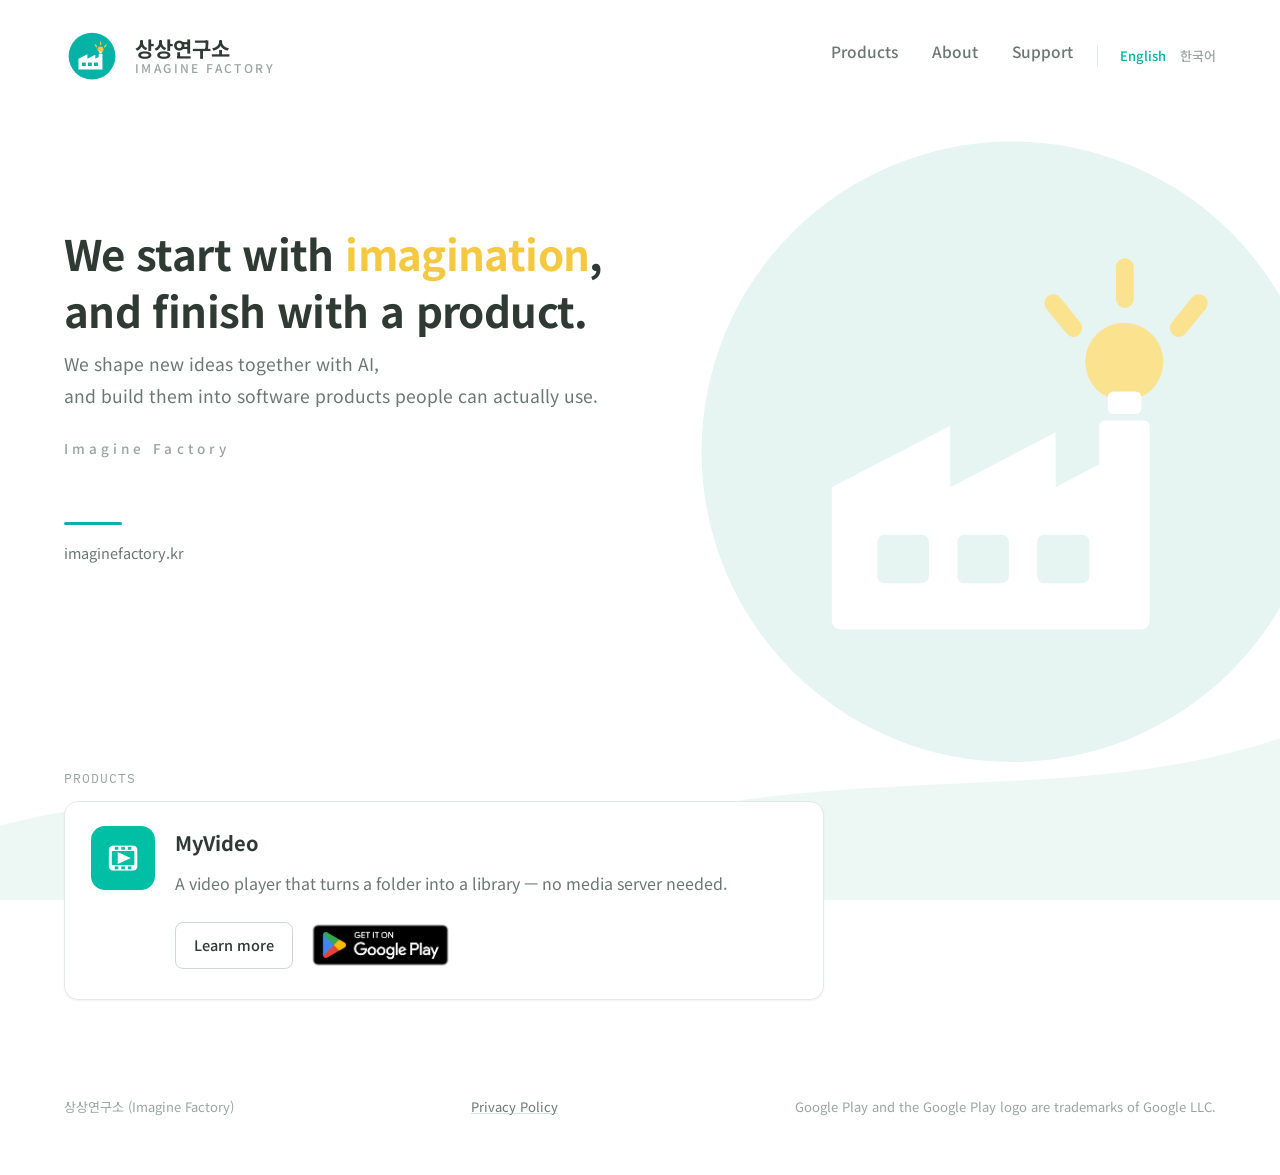
==== commit 71dc1ba6: "출시 준비 중 칩을 Google Play 배지로 교체 MyVideo가 2026-10-02 Play 스토어에 정식 출시돼서, 홈·제품 목록·제품 상세 세 페이지의 "출시 준비 중"(" ====
--- a/index.html
+++ b/index.html
@@ -17,7 +17,7 @@
 <link rel="preconnect" href="https://fonts.googleapis.com">
 <link rel="preconnect" href="https://fonts.gstatic.com" crossorigin>
 <link href="https://fonts.googleapis.com/css2?family=Noto+Sans+KR:wght@400;500;700&family=IBM+Plex+Mono:wght@400;500&display=swap" rel="stylesheet">
-<link rel="stylesheet" href="/assets/site.css?v=3">
+<link rel="stylesheet" href="/assets/site.css?v=4">
 </head>
 <body>
 
@@ -102,11 +102,13 @@
         <div class="product-card-body">
           <div class="product-card-head">
             <h3>MyVideo</h3>
-            <span class="status-chip">Coming soon</span>
           </div>
           <p>A video player that turns a folder into a library — no media server needed.</p>
           <div class="cta-row">
             <a class="btn" href="/products/myvideo/">Learn more</a>
+            <a class="play-badge" href="https://play.google.com/store/apps/details?id=com.imaginefactory.myvideo">
+              <img src="/assets/google-play-badge-en.png" alt="Get it on Google Play" width="646" height="250">
+            </a>
           </div>
         </div>
       </div>
@@ -133,11 +135,13 @@
         <div class="product-card-body">
           <div class="product-card-head">
             <h3>MyVideo</h3>
-            <span class="status-chip">출시 준비 중</span>
           </div>
           <p>폴더를 고르면 라이브러리가 되는 동영상 플레이어. 미디어 서버는 필요 없습니다.</p>
           <div class="cta-row">
             <a class="btn" href="/products/myvideo/">자세히 보기</a>
+            <a class="play-badge" href="https://play.google.com/store/apps/details?id=com.imaginefactory.myvideo">
+              <img src="/assets/google-play-badge-ko.png" alt="Google Play에서 다운로드하기" width="646" height="250">
+            </a>
           </div>
         </div>
       </div>
@@ -148,6 +152,7 @@
 <footer>
   <span>상상연구소 (Imagine Factory)</span>
   <span><a href="/privacy/">Privacy Policy</a></span>
+  <span>Google Play and the Google Play logo are trademarks of Google LLC.</span>
 </footer>
 
 <script src="/assets/site.js" defer></script>
--- a/assets/site.css
+++ b/assets/site.css
@@ -172,7 +172,7 @@
 .in-player li { display: flex; gap: 12px; align-items: flex-start; font-size: 15px; }
 .in-player li::before { content: ""; width: 6px; height: 6px; margin-top: 11px; border-radius: 50%; background: var(--brand); flex-shrink: 0; }
 
-.cta-row { display: flex; gap: 10px; flex-wrap: wrap; margin-top: 8px; }
+.cta-row { display: flex; align-items: center; gap: 10px; flex-wrap: wrap; margin-top: 8px; }
 .btn { display: inline-flex; align-items: center; gap: 8px; padding: 10px 18px; border-radius: 8px; font-size: 14.5px; font-weight: 500; text-decoration: none; border: 1px solid var(--border-strong); color: var(--text); background: var(--surface); }
 .btn:hover { border-color: var(--brand); color: var(--brand-deep); background: var(--accent-soft); }
 
@@ -219,3 +219,11 @@
   .feature-grid { grid-template-columns: 1fr; }
   main { padding-bottom: 72px; }
 }
+
+/* ---------- Google Play 배지 ---------- */
+/* 공식 PNG에는 가이드라인이 요구하는 여백(배지 높이의 1/4)이 이미 들어 있다.
+   그래서 margin을 따로 주지 않고 height만 지정한다 — 색·비율·요소 배치를
+   건드리면 상표 가이드라인 위반이다. 60px이면 실제 배지 높이가 40px로
+   최소 28px 규정을 넘긴다. */
+.play-badge { display: inline-flex; align-items: center; text-decoration: none; }
+.play-badge img { height: 60px; width: auto; display: block; }
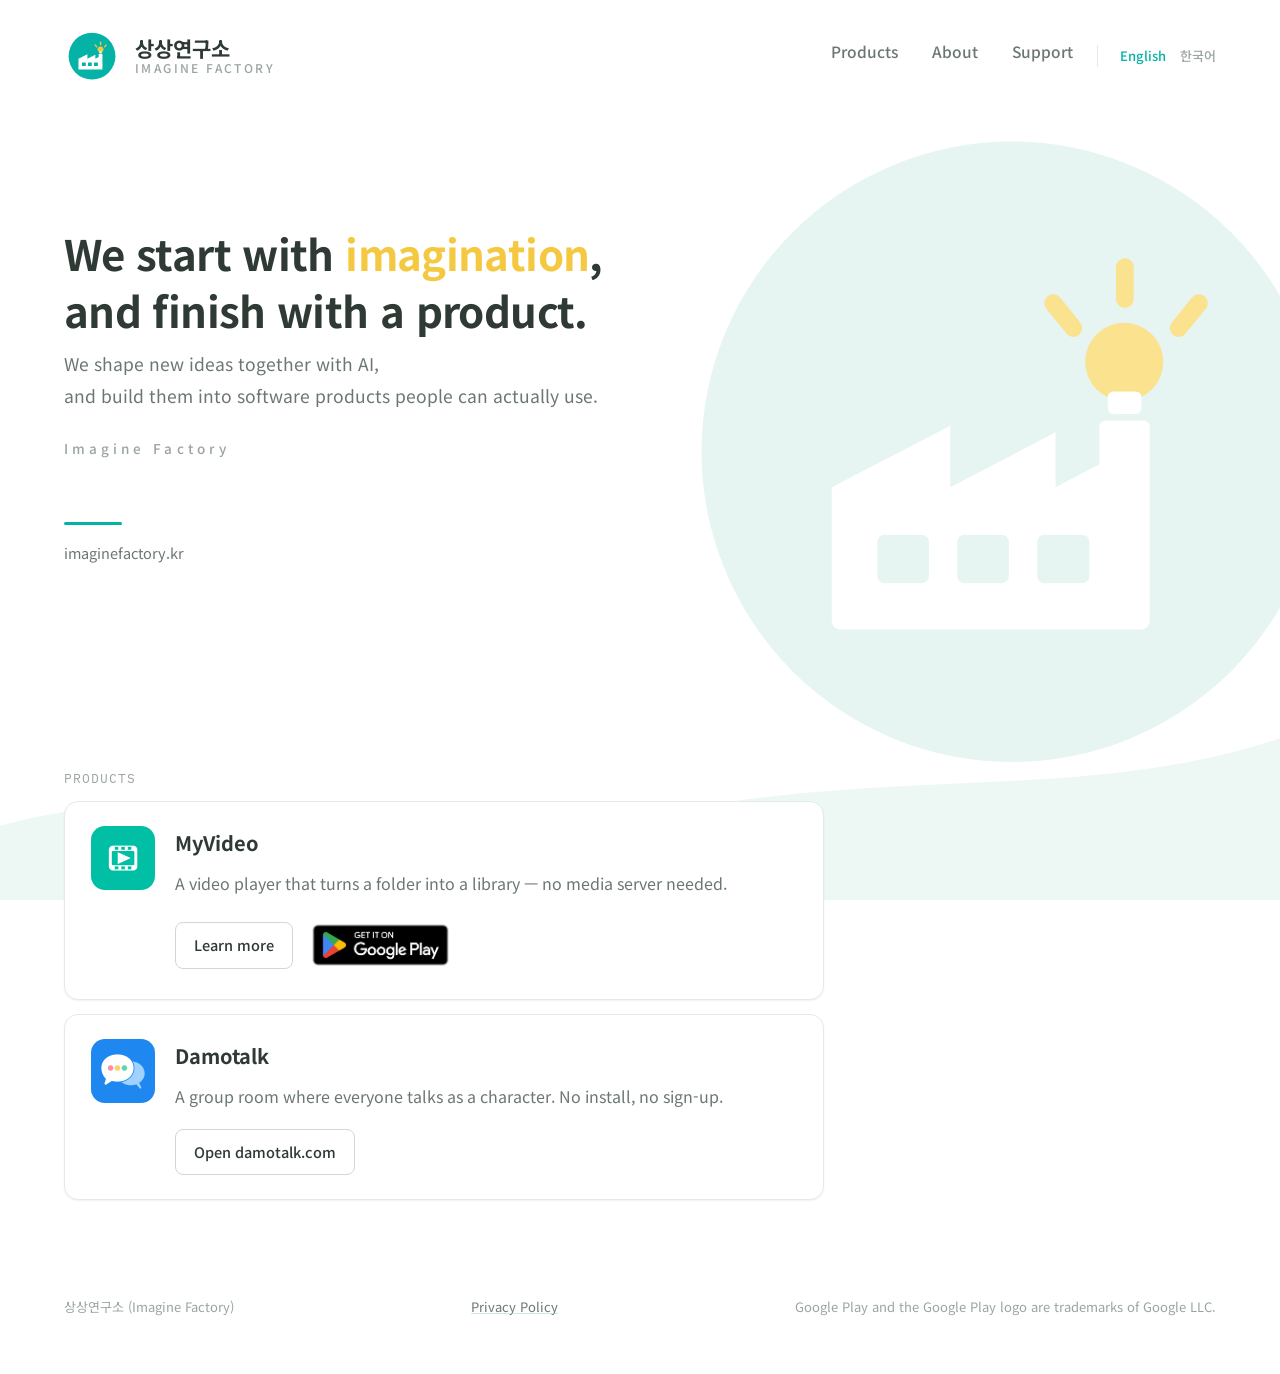
==== commit a73fda44: "홈페이지에 다모톡 제품 카드와 개인정보처리방침 링크 추가 Co-Authored-By: Claude Sonnet 5.5 <noreply@anthropic.com>" ====
--- a/index.html
+++ b/index.html
@@ -112,6 +112,18 @@
           </div>
         </div>
       </div>
+      <div class="product-card">
+        <img class="product-icon" src="/assets/damotalk-icon.png" alt="" width="64" height="64">
+        <div class="product-card-body">
+          <div class="product-card-head">
+            <h3>Damotalk</h3>
+          </div>
+          <p>A group room where everyone talks as a character. No install, no sign-up.</p>
+          <div class="cta-row">
+            <a class="btn" href="https://damotalk.com/">Open damotalk.com</a>
+          </div>
+        </div>
+      </div>
     </section>
   </main>
 </div>
@@ -145,6 +157,18 @@
           </div>
         </div>
       </div>
+      <div class="product-card">
+        <img class="product-icon" src="/assets/damotalk-icon.png" alt="" width="64" height="64">
+        <div class="product-card-body">
+          <div class="product-card-head">
+            <h3>다모톡</h3>
+          </div>
+          <p>설치·가입 없이 캐릭터로 대화하는 모임방</p>
+          <div class="cta-row">
+            <a class="btn" href="https://damotalk.com/">damotalk.com 열기</a>
+          </div>
+        </div>
+      </div>
     </section>
   </main>
 </div>
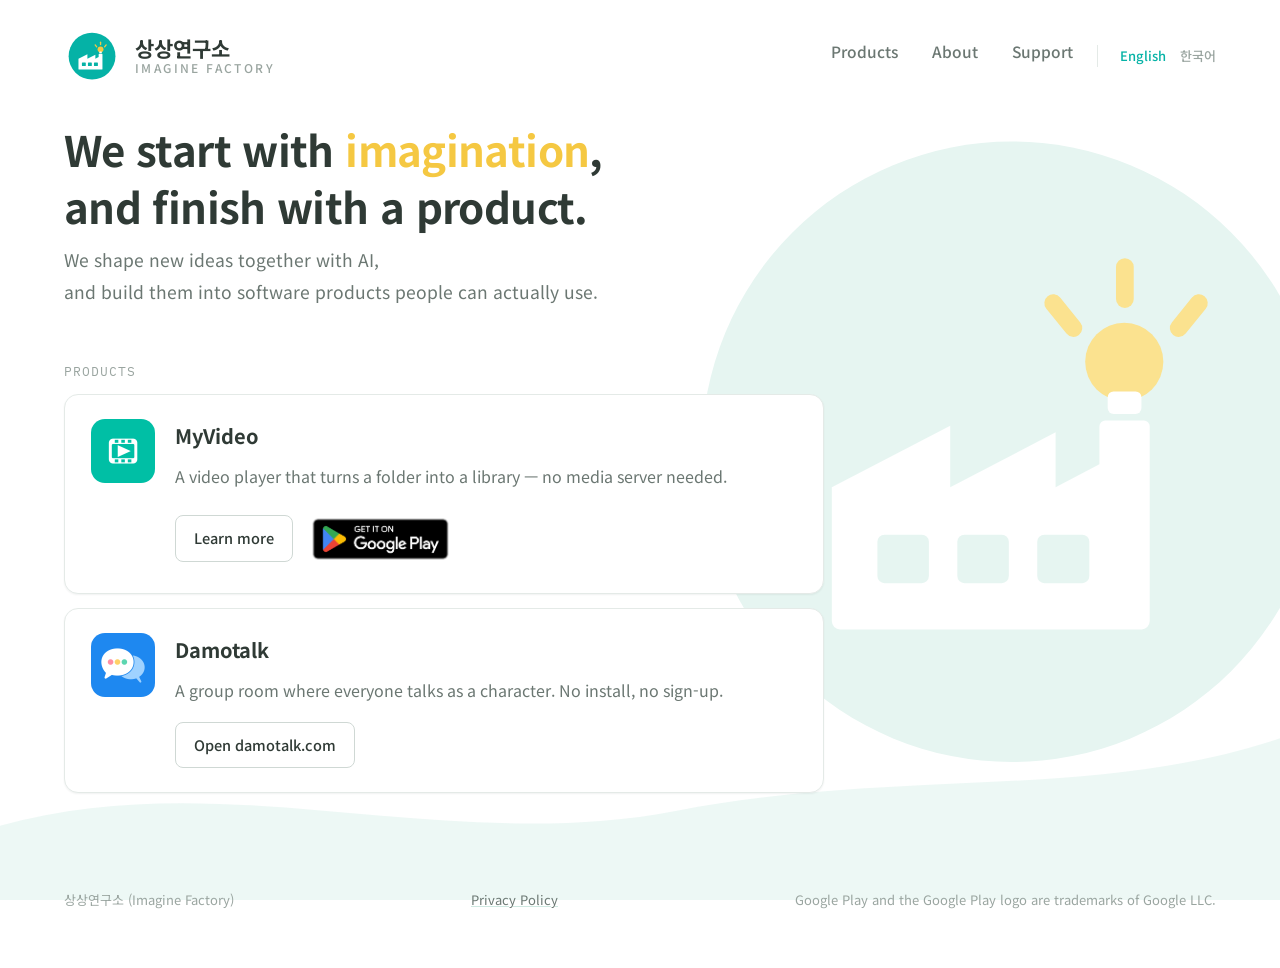
==== commit 8b310711: "홈페이지 첫 화면 소개 영역을 줄여 Products가 바로 보이게 함 Co-Authored-By: Claude Sonnet 5.5 <noreply@anthropic.com>" ====
--- a/index.html
+++ b/index.html
@@ -17,7 +17,7 @@
 <link rel="preconnect" href="https://fonts.googleapis.com">
 <link rel="preconnect" href="https://fonts.gstatic.com" crossorigin>
 <link href="https://fonts.googleapis.com/css2?family=Noto+Sans+KR:wght@400;500;700&family=IBM+Plex+Mono:wght@400;500&display=swap" rel="stylesheet">
-<link rel="stylesheet" href="/assets/site.css?v=4">
+<link rel="stylesheet" href="/assets/site.css?v=5">
 </head>
 <body>
 
@@ -88,9 +88,6 @@
     <div class="hero-copy">
       <h1 class="hero-title">We start with <span class="accent-word">imagination</span>,<br>and finish with a product.</h1>
       <p class="lede">We shape new ideas together with AI,<br>and build them into software products people can actually use.</p>
-      <p class="hero-brandline">Imagine Factory</p>
-      <hr class="hero-rule">
-      <p class="hero-domain">imaginefactory.kr</p>
     </div>
   </div>
 
@@ -133,9 +130,6 @@
     <div class="hero-copy">
       <h1 class="hero-title"><span class="accent-word">상상</span>에서 시작해,<br>제품으로 완성합니다.</h1>
       <p class="lede">AI와 함께 아이디어를 구체화하고,<br>실제로 사용할 수 있는 소프트웨어 제품으로 만듭니다.</p>
-      <p class="hero-brandline">Imagine Factory</p>
-      <hr class="hero-rule">
-      <p class="hero-domain">imaginefactory.kr</p>
     </div>
   </div>
 
--- a/assets/site.css
+++ b/assets/site.css
@@ -117,14 +117,11 @@
    화면 한 장 높이로 늘어난다. */
 .hero { padding-top: 52px; padding-bottom: 4px; }
 .hero h1 { font-size: clamp(28px, 3.4vw, 42px); margin: 0 0 10px; letter-spacing: -0.015em; }
-.home-hero { display: flex; align-items: center; min-height: calc(100vh - 240px); padding-top: 30px; padding-bottom: 80px; }
+.home-hero { padding-top: 30px; padding-bottom: 36px; }
 .hero-copy { max-width: 640px; }
 .hero-title { font-size: clamp(27px, 4.5vw, 58px); line-height: 1.36; letter-spacing: -0.02em; margin: 0 0 34px; }
 .accent-word { color: var(--warm); }
 .hero .lede { font-size: 17.5px; color: var(--text-muted); line-height: 1.8; margin: 0; max-width: 54ch; }
-.hero-brandline { margin: 26px 0 0; font-size: 13.5px; font-weight: 500; letter-spacing: 0.3em; color: var(--text-faint); }
-.hero-rule { width: 58px; height: 3px; border: 0; border-radius: 2px; background: var(--brand); margin: 62px 0 16px; }
-.hero-domain { margin: 0; font-size: 14.5px; color: var(--text-muted); }
 
 /* ---------- 본문 ---------- */
 main { padding-top: 18px; padding-bottom: 96px; }
@@ -204,8 +201,8 @@
    물리고 크기·농도를 줄인다. */
 @media (max-width: 900px) {
   .site-bg-art { top: 96px; right: -22vw; transform: none; width: min(560px, 86vw); opacity: 0.45; }
-  .hero { min-height: 0; padding-top: 56px; padding-bottom: 64px; }
-  .hero-rule { margin-top: 46px; }
+  .hero { padding-top: 56px; padding-bottom: 64px; }
+  .home-hero { padding-top: 40px; padding-bottom: 28px; }
 }
 
 @media (max-width: 620px) {
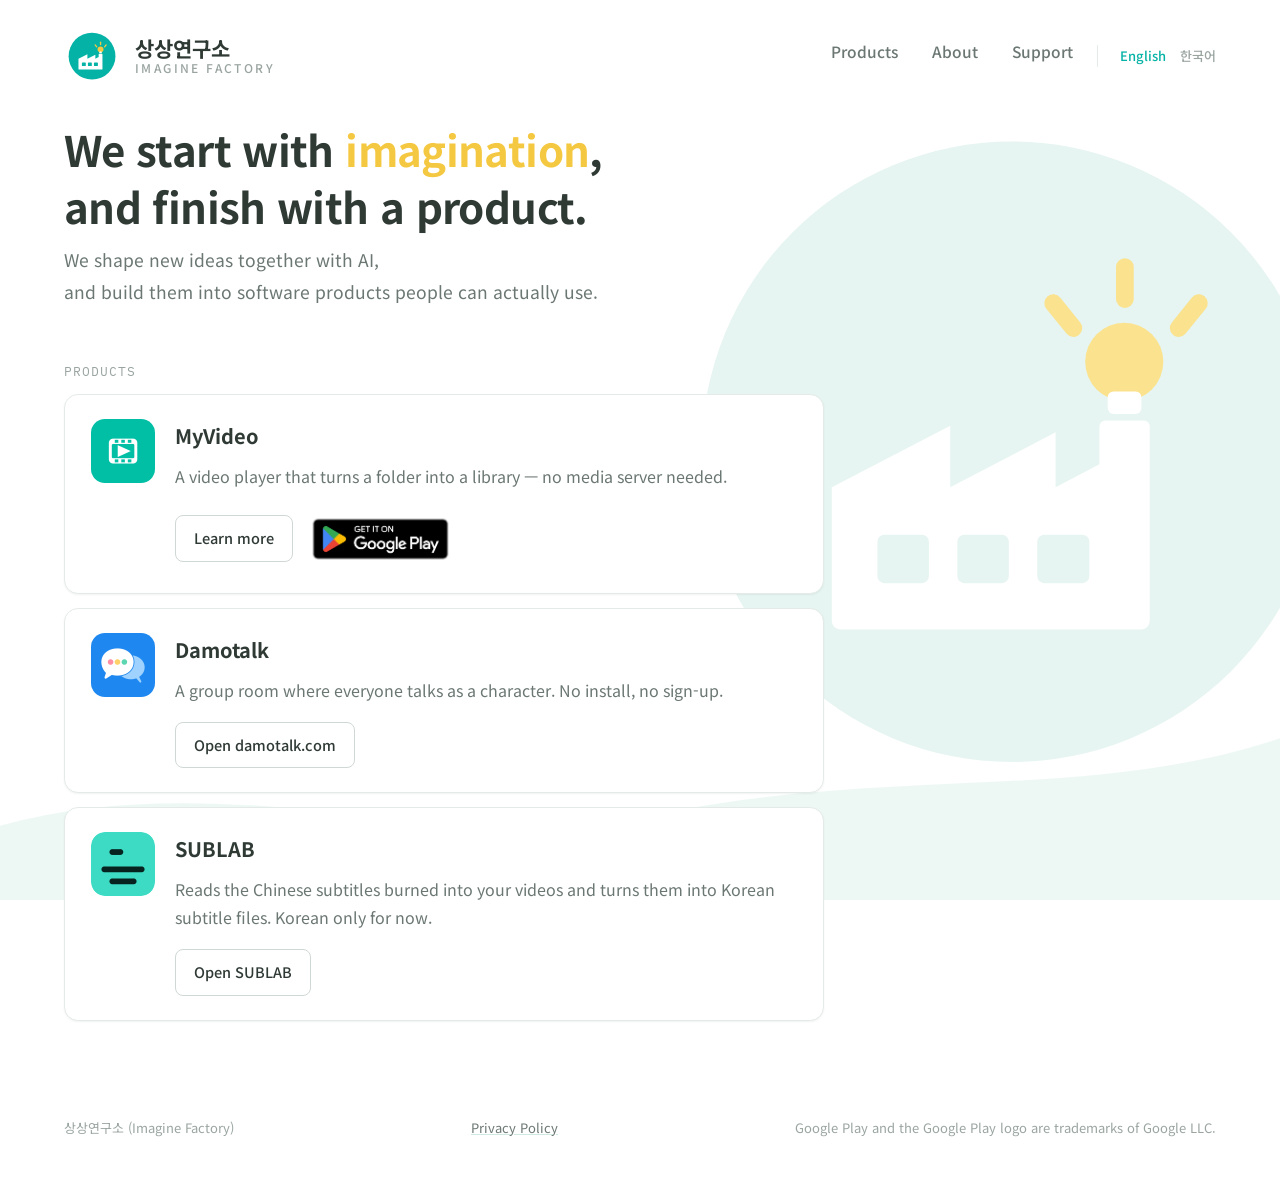
==== commit 0976de0b: "홈페이지에 SUBLAB 제품 카드 추가, 제품 페이지 한국어 제목을 "상상연구소의 제품들"로 변경 Co-Authored-By: Claude Opus 5.5 <noreply@anth" ====
--- a/index.html
+++ b/index.html
@@ -121,6 +121,18 @@
           </div>
         </div>
       </div>
+      <div class="product-card">
+        <img class="product-icon" src="/assets/sublab-icon.png" alt="" width="64" height="64">
+        <div class="product-card-body">
+          <div class="product-card-head">
+            <h3>SUBLAB</h3>
+          </div>
+          <p>Reads the Chinese subtitles burned into your videos and turns them into Korean subtitle files. Korean only for now.</p>
+          <div class="cta-row">
+            <a class="btn" href="https://sublab.imaginefactory.kr/">Open SUBLAB</a>
+          </div>
+        </div>
+      </div>
     </section>
   </main>
 </div>
@@ -163,6 +175,18 @@
           </div>
         </div>
       </div>
+      <div class="product-card">
+        <img class="product-icon" src="/assets/sublab-icon.png" alt="" width="64" height="64">
+        <div class="product-card-body">
+          <div class="product-card-head">
+            <h3>SUBLAB</h3>
+          </div>
+          <p>영상 속 중국어 자막을 한국어 자막 파일로</p>
+          <div class="cta-row">
+            <a class="btn" href="https://sublab.imaginefactory.kr/">SUBLAB 열기</a>
+          </div>
+        </div>
+      </div>
     </section>
   </main>
 </div>
